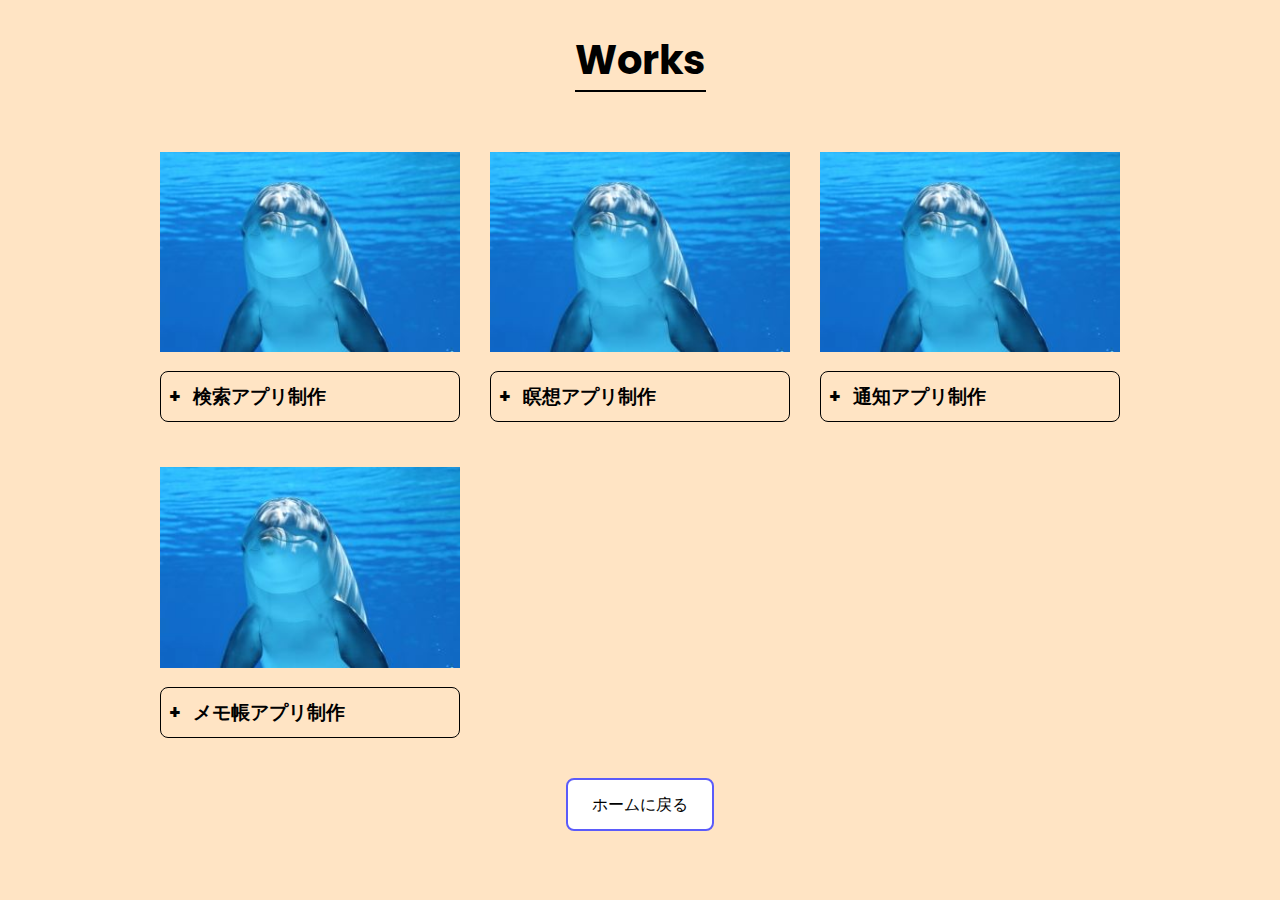
==== works.html @ 5acbcd3f "Add files via upload" ====
<!DOCTYPE html>
<html lang="ja">
<head>
    <meta charset="UTF-8">
    <meta http-equiv="X-UA-Compatible" content="IE=edge">
    <meta name="viewport" content="width=device-width, initial-scale=1.0">
    <title>Portfolio</title>
    <link rel="stylesheet" href="./css/style.css">
</head>

<body class="works-boby" >
    <section class="work">
        <div class="wrapper">
            <h2 class="sec-title sec-title2">Works</h2>
        <div class="works-grid">
            
            <div class="works-one">
                <a class="img-scale" href="">
                    <img src="img/dolphin-g37f78b4d1_640.jpg" alt="">
                </a>
                <div class="works-description">
                    <h3 id="title1" class="works-title">検索アプリ制作</h3>
                    <div id="accordion1" class="works-accordion">
                        <p>
                            製作期間：１日
                            <br />
                            製作内容：React × TypeScriptにて作成
                        </p>
                    </div>
                </div>
            </div>

            <div class="works-one">
                <a class="img-scale" href="">
                    <img src="img/dolphin-g37f78b4d1_640.jpg" alt="">
                </a>
                <div class="works-description">
                        <h3 id="title2" class="works-title">瞑想アプリ制作</h3>
                        <div id="accordion2" class="works-accordion">
                        <p>
                            製作期間：２日
                            <br />
                            製作内容：React × TypeScriptにて作成
                        </p>
                    </div>
                </div>
            </div>
            
            <div class="works-one">
                <a class="img-scale" href="">
                    <img src="img/dolphin-g37f78b4d1_640.jpg" alt="">
                </a>
                <div class="works-description">
                    <h3 id="title3" class="works-title">通知アプリ制作</h3>
                    <div id="accordion3" class="works-accordion">
                        <p>
                            製作期間：３日
                            <br />
                            製作内容：React × TailwindCSSにて作成 
                        </p>
                    </div>
                </div>
            </div>

            <div class="works-one">
                <a class="img-scale" href="">
                    <img src="img/dolphin-g37f78b4d1_640.jpg" alt="">
                </a>
                <div class="works-description">
                    <h3 id="title4" class="works-title">メモ帳アプリ制作</h3>
                    <div id="accordion4" class="works-accordion">
                        <p>
                            製作期間：３日
                            <br />
                            製作内容：Reactにて作成 
                        </p>
                    </div>
                </div>
            </div>
            
        </div>          
            <a class="btn" href="index.html">ホームに戻る</a>
    </div>
</section>

    <script src="./js/works.js"></script>
</body>

</html>
---- css/style.css ----
@import url("https://fonts.googleapis.com/css2?family=Poppins:wght@200;300;400;500;600;800&display=swap");
* {
  margin: 0;
  padding: 0;
  box-sizing: border-box;
  font-family: "Poppins", sans-serif;
}

html {
  font-size: 100%;
}

body {
  font-size: 16px;
}
@media (max-width:768px) {
  body {
    font-size: 14px;
  }
}

img {
  max-width: 100%;
}

li {
  list-style: none;
}

a {
  text-decoration: none;
  color: black;
}

.sec-title {
  font-weight: bold;
  display: inline-block;
  border-bottom: solid 2px;
  margin-bottom: 30px;
}

.wrapper {
  max-width: 960px;
  margin: 0 auto;
}

.showcase {
  width: 100%;
  height: 100vh;
  color: #fff;
  padding: 100px;
  display: flex;
  align-items: center;
  justify-content: space-between;
  transition: all 0.5s;
}
@media (max-width:768px) {
  .showcase {
    padding: 40px;
  }
}
.showcase header {
  position: absolute;
  top: 0;
  left: 0;
  display: flex;
  align-items: center;
  justify-content: space-between;
  width: 100%;
  padding: 40px 100px;
  z-index: 100;
}
@media (max-width:768px) {
  .showcase header {
    padding: 40px;
  }
}
.showcase header .logo a {
  color: #fff;
}
.showcase .toggle {
  cursor: pointer;
}
.showcase .toggle div {
  display: block;
  width: 30px;
  height: 3px;
  background-color: #fff;
  transition: all 0.5s;
}
.showcase .toggle div:nth-child(2) {
  margin: 6px 0;
}
.showcase .toggle.active div:nth-child(1) {
  transform: translateY(9px) rotate(135deg);
}
.showcase .toggle.active div:nth-child(2) {
  transform: translateX(-15px) scale(0);
}
.showcase .toggle.active div:nth-child(3) {
  transform: translateY(-9px) rotate(-135deg);
}
.showcase video {
  position: absolute;
  top: 0;
  left: 0;
  width: 100%;
  height: 100%;
  -o-object-fit: cover;
     object-fit: cover;
}
.showcase .text {
  z-index: 15;
}
.showcase .text h1 {
  font-size: 4em;
  font-weight: 800;
  text-transform: uppercase;
  color: #fff;
  line-height: 1em;
}
@media (max-width:768px) {
  .showcase .text h1 {
    font-size: 3em;
  }
}
.showcase .overlay {
  position: absolute;
  top: 0;
  left: 0;
  width: 100%;
  height: 100%;
  background-color: rgb(165, 161, 154);
  mix-blend-mode: overlay;
}

.menu {
  position: absolute;
  top: 0;
  right: 0px;
  width: 100%;
  height: 100%;
  display: flex;
  align-items: flex-end;
  justify-content: center;
  z-index: 10;
  opacity: 0;
  pointer-events: none;
  transition: all 0.5s;
}
.menu.active {
  opacity: 1;
  pointer-events: visible;
}
.menu ul {
  display: flex;
  list-style: none;
  font-size: 30px;
  font-weight: bold;
}
@media (max-width:768px) {
  .menu ul {
    font-size: 24px;
  }
}
.menu ul li {
  margin-right: 40px;
  margin-bottom: 30px;
}
@media (max-width:768px) {
  .menu ul li {
    margin-right: 30px;
  }
}
.menu ul li:last-child {
  margin-right: 0;
}
.menu ul a {
  color: #fff;
  transition: all 0.3s;
}
.menu ul a:hover {
  color: #5b5bfa;
}

#about {
  padding-top: 30px;
  padding-bottom: 60px;
  text-align: center;
  background-color: bisque;
}
#about .about-flex {
  display: flex;
  align-items: center;
  justify-content: center;
  margin-bottom: 16px;
}
@media (max-width:768px) {
  #about .about-flex {
    flex-direction: column;
  }
}
#about .about-flex .about-my-image {
  text-align: right;
  width: 50%;
}
@media (max-width:768px) {
  #about .about-flex .about-my-image {
    margin-bottom: 20px;
    max-width: 100%;
    text-align: center;
  }
}
#about .about-flex .about-my-image img {
  width: 350px;
  height: 350px;
  -o-object-fit: cover;
     object-fit: cover;
  border-radius: 32px;
}
@media (max-width:768px) {
  #about .about-flex .about-my-image img {
    width: 200px;
    height: 200px;
    border-radius: 50%;
  }
}
#about .about-flex .about-text {
  width: 50%;
  text-align: left;
  margin-left: 40px;
}
@media (max-width:768px) {
  #about .about-flex .about-text {
    max-width: 100%;
    text-align: center;
    margin-left: 0;
  }
}
#about .about-flex .about-text p {
  font-size: 0.85rem;
  margin: 0;
}
@media (max-width:768px) {
  #about .about-flex .about-text p {
    margin-bottom: 4px;
  }
}
#about .about-flex .about-text p:nth-child(3) {
  margin-bottom: 20px;
}
#about .about-flex dl {
  display: flex;
  flex-wrap: wrap;
}
#about .about-flex dl dt {
  width: 30%;
  text-align: left;
  margin-bottom: 8px;
}
@media (max-width:768px) {
  #about .about-flex dl dt {
    width: 45%;
    text-align: right;
    margin-right: 8px;
  }
}
#about .about-flex dl dd {
  width: 70%;
  margin: 0 0 8px 0;
  text-align: left;
}
@media (max-width:768px) {
  #about .about-flex dl dd {
    width: 50%;
  }
}

.work {
  padding-top: 30px;
  text-align: center;
  margin-bottom: 60px;
}
.work .works-grid {
  display: grid;
  grid-template-columns: 1fr 1fr 1fr;
  gap: 45px 30px;
  margin-bottom: 40px;
}
@media (max-width:768px) {
  .work .works-grid {
    display: block;
  }
}
@media (max-width:768px) {
  .work .works-grid .works-one {
    width: 350px;
    margin: 0 auto 30px auto;
  }
}
.work .works-grid .img-scale {
  display: inline-block;
  transition: all 0.5s;
}
.work .works-grid .img-scale:hover {
  transform: scale(1.1);
}
.work .works-grid .works-description {
  text-align: left;
  border: solid 1px black;
  border-radius: 8px;
  margin-top: 12px;
  padding: 8px;
}
.work .works-grid .works-description .works-title {
  margin: 2px 0;
  cursor: pointer;
  -webkit-user-select: none;
     -moz-user-select: none;
      -ms-user-select: none;
          user-select: none;
}
.work .works-grid .works-description .works-title::before {
  display: inline-block;
  content: "+";
  margin-right: 12px;
  transition: all 0.5s;
}
.work .works-grid .works-description .works-title.appear::before {
  transform: rotate(45deg);
}
.work .works-grid .works-description .works-accordion {
  background-color: #f3f3f3;
  border-radius: 8px;
  padding: 1px;
  display: none;
}
.work .works-grid .works-description .works-accordion.appear {
  display: block;
  -webkit-animation-name: fadeIn;
          animation-name: fadeIn;
  -webkit-animation-duration: 0.5s;
          animation-duration: 0.5s;
}
.work .btn {
  display: inline-block;
  padding: 12px 24px;
  border-radius: 8px;
  border: solid 2px #5b5bfa;
  background-color: #fff;
  cursor: pointer;
  transition: all 0.5s;
}
.work .btn:hover {
  background-color: #5b5bfa;
  color: #fff;
}

@-webkit-keyframes fadeIn {
  0% {
    opacity: 0;
    transform: translateY(-10px);
  }
  100% {
    opacity: 1;
    transform: none;
  }
}

@keyframes fadeIn {
  0% {
    opacity: 0;
    transform: translateY(-10px);
  }
  100% {
    opacity: 1;
    transform: none;
  }
}
#contact {
  padding-top: 30px;
  text-align: center;
  padding-bottom: 60px;
  background-color: bisque;
}
#contact p {
  margin: 0 0 30px 0;
}
#contact .mail-to {
  display: inline-block;
  border-radius: 50%;
  border: none;
  background-color: #5b5bfa;
  height: 150px;
  width: 150px;
  -webkit-animation-name: mail-updown;
          animation-name: mail-updown;
  -webkit-animation-delay: 0;
          animation-delay: 0;
  -webkit-animation-duration: 2s;
          animation-duration: 2s;
  -webkit-animation-timing-function: ease-in-out;
          animation-timing-function: ease-in-out;
  -webkit-animation-iteration-count: infinite;
          animation-iteration-count: infinite;
  cursor: pointer;
}
#contact .mail-to .mail {
  line-height: 150px;
  font-size: 80px;
  color: white;
}

@-webkit-keyframes mail-updown {
  0%, 100% {
    transform: scale(1);
  }
  50% {
    transform: scale(1.1);
  }
}

@keyframes mail-updown {
  0%, 100% {
    transform: scale(1);
  }
  50% {
    transform: scale(1.1);
  }
}
footer {
  height: 60px;
  display: flex;
  align-items: center;
}
@media (max-width:768px) {
  footer {
    justify-content: center;
  }
}
footer a {
  display: flex;
  align-items: center;
}
footer a::after {
  content: "";
  width: 2px;
  height: 40px;
  background-color: black;
  margin-left: 5px;
}
footer a img {
  width: 30px;
  height: 30px;
  border-radius: 50%;
  margin-right: 5px;
}
footer a h3 {
  font-size: 20px;
  margin: 0;
}
footer p {
  margin-left: 20px;
}
@media (max-width:768px) {
  footer p {
    margin-left: 5px;
  }
}

.works-boby {
  background-color: bisque;
}

.sec-title2 {
  font-size: 40px;
  margin-bottom: 60px;
}/*# sourceMappingURL=style.css.map */
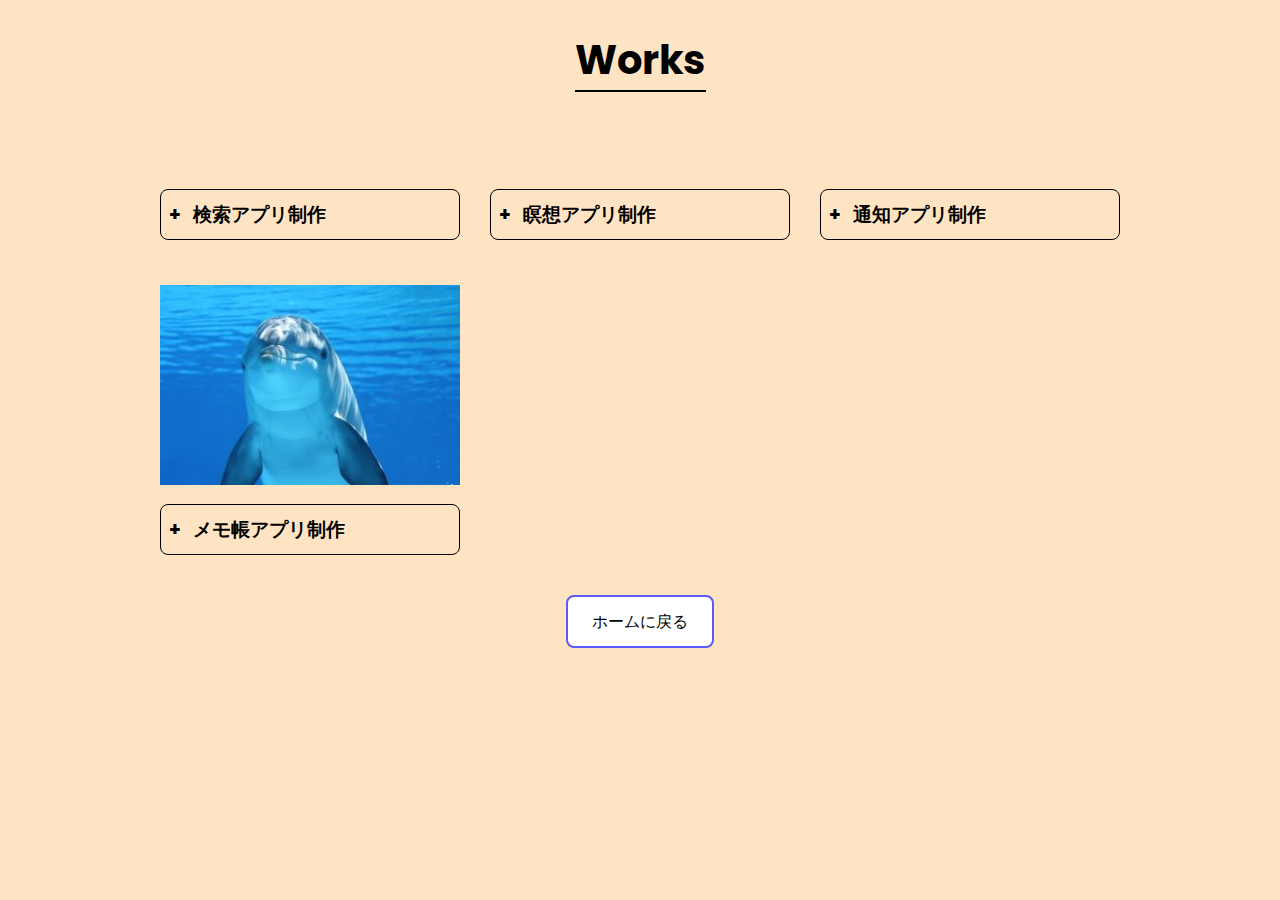
==== commit beae46f9: "Add files via upload" ====
--- a/works.html
+++ b/works.html
@@ -15,8 +15,8 @@
         <div class="works-grid">
             
             <div class="works-one">
-                <a class="img-scale" href="">
-                    <img src="img/dolphin-g37f78b4d1_640.jpg" alt="">
+                <a class="img-scale" href="https://suzuki-ctrl.github.io/search-app/">
+                    <img src="img/検索.jpg" alt="">
                 </a>
                 <div class="works-description">
                     <h3 id="title1" class="works-title">検索アプリ制作</h3>
@@ -31,8 +31,8 @@
             </div>
 
             <div class="works-one">
-                <a class="img-scale" href="">
-                    <img src="img/dolphin-g37f78b4d1_640.jpg" alt="">
+                <a class="img-scale" href="https://suzuki-ctrl.github.io/meditation-app/">
+                    <img src="img/瞑想.jpg" alt="">
                 </a>
                 <div class="works-description">
                         <h3 id="title2" class="works-title">瞑想アプリ制作</h3>
@@ -48,7 +48,7 @@
             
             <div class="works-one">
                 <a class="img-scale" href="">
-                    <img src="img/dolphin-g37f78b4d1_640.jpg" alt="">
+                    <img src="img/通知.jpg" alt="">
                 </a>
                 <div class="works-description">
                     <h3 id="title3" class="works-title">通知アプリ制作</h3>
--- a/css/style.css
+++ b/css/style.css
@@ -46,7 +46,7 @@
 
 .showcase {
   width: 100%;
-  height: 100vh;
+  height: 100svh;
   color: #fff;
   padding: 100px;
   display: flex;
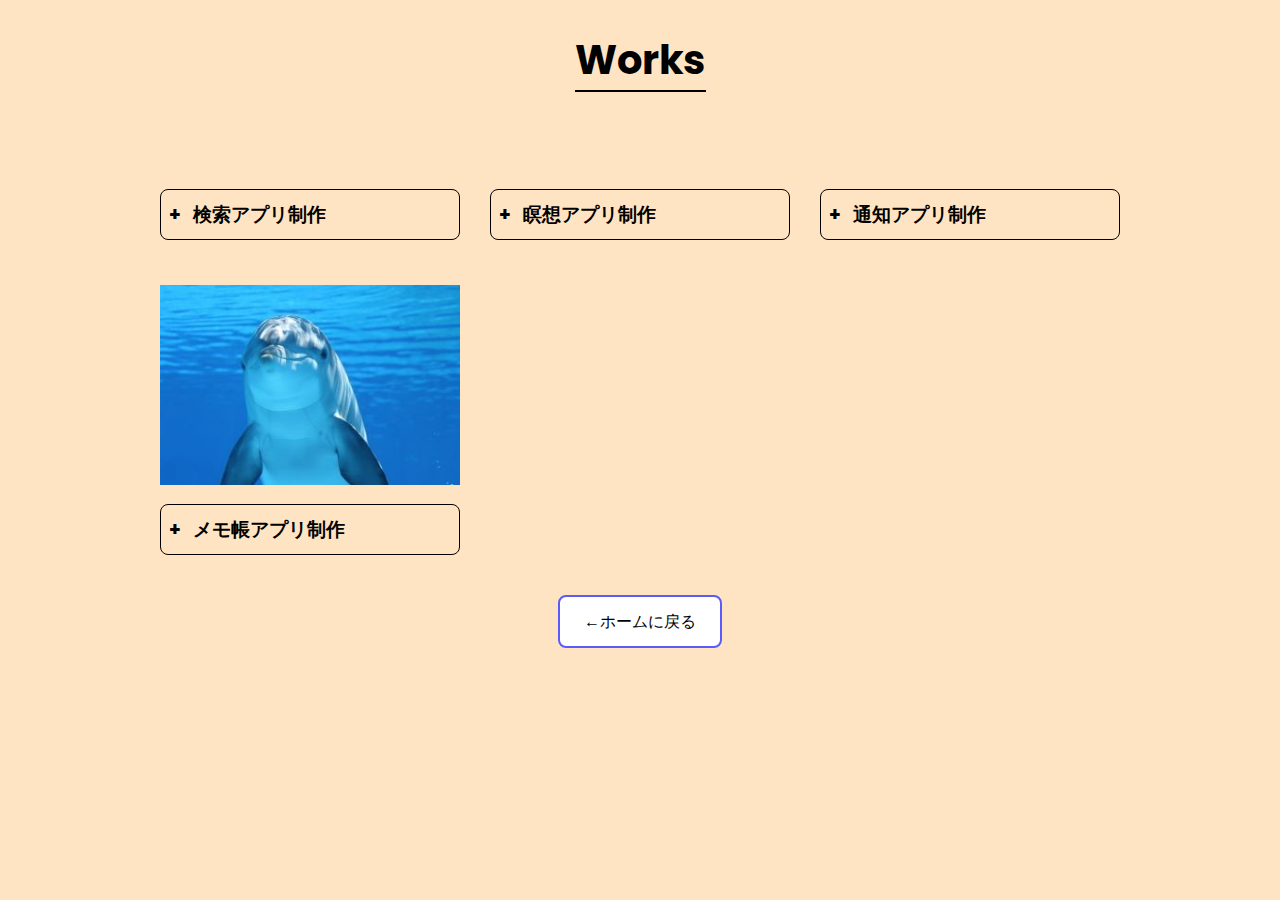
==== commit b026c393: "Add files via upload" ====
--- a/works.html
+++ b/works.html
@@ -47,7 +47,7 @@
             </div>
             
             <div class="works-one">
-                <a class="img-scale" href="">
+                <a class="img-scale" href="https://notification-8s48f9pu0-suzuki-ctrl.vercel.app/">
                     <img src="img/通知.jpg" alt="">
                 </a>
                 <div class="works-description">
@@ -79,7 +79,7 @@
             </div>
             
         </div>          
-            <a class="btn" href="index.html">ホームに戻る</a>
+            <a class="btn" href="index.html">←ホームに戻る</a>
     </div>
 </section>
 
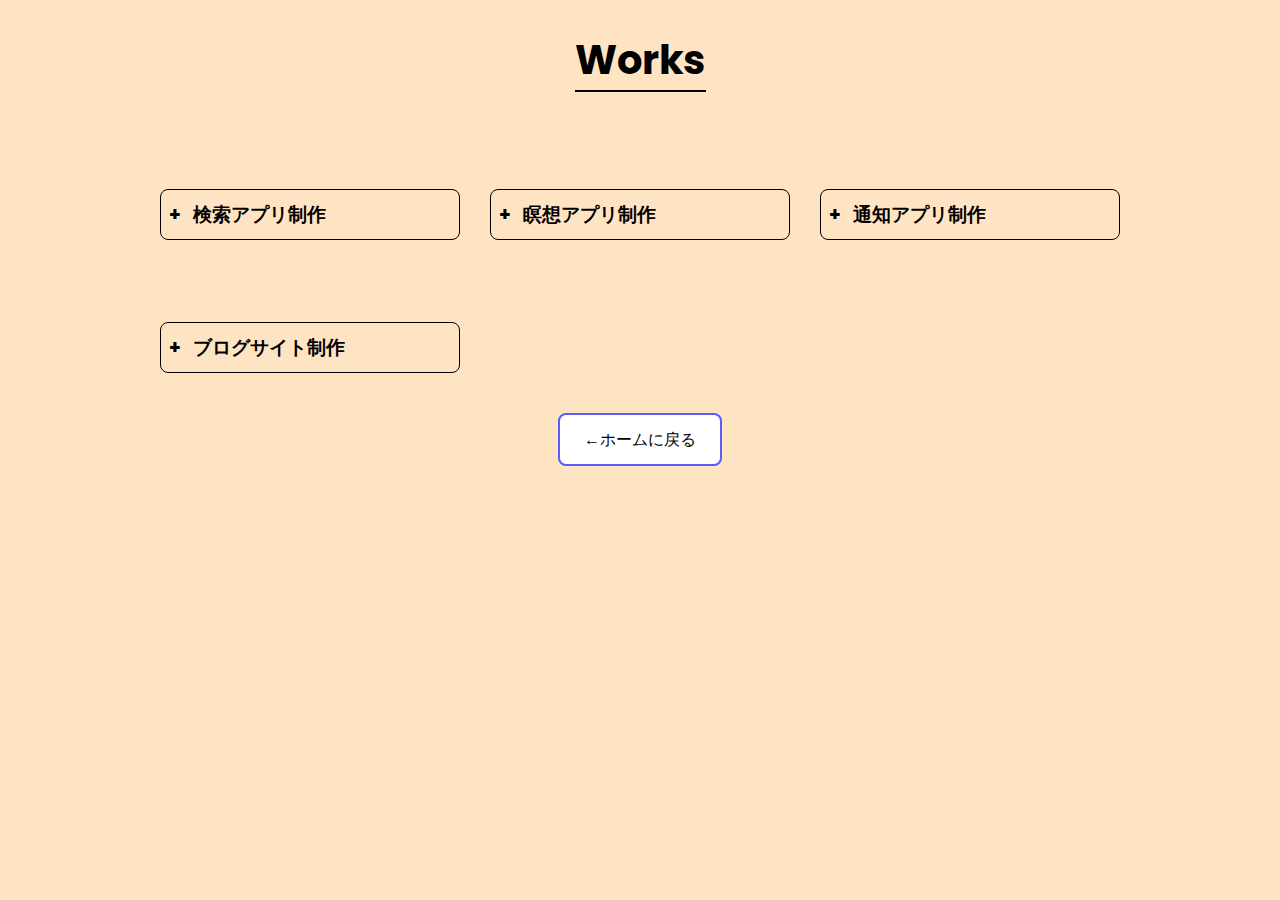
==== commit a0d61e7c: "Add files via upload" ====
--- a/works.html
+++ b/works.html
@@ -63,16 +63,16 @@
             </div>
 
             <div class="works-one">
-                <a class="img-scale" href="">
-                    <img src="img/dolphin-g37f78b4d1_640.jpg" alt="">
+                <a class="img-scale" href="https://my-blog-c3bd0.firebaseapp.com/">
+                    <img src="img/blogsite.jpg" alt="">
                 </a>
                 <div class="works-description">
-                    <h3 id="title4" class="works-title">メモ帳アプリ制作</h3>
+                    <h3 id="title4" class="works-title">ブログサイト制作</h3>
                     <div id="accordion4" class="works-accordion">
                         <p>
-                            製作期間：３日
+                            製作期間：４日
                             <br />
-                            製作内容：Reactにて作成 
+                            製作内容：React × Firebaseにて作成 
                         </p>
                     </div>
                 </div>
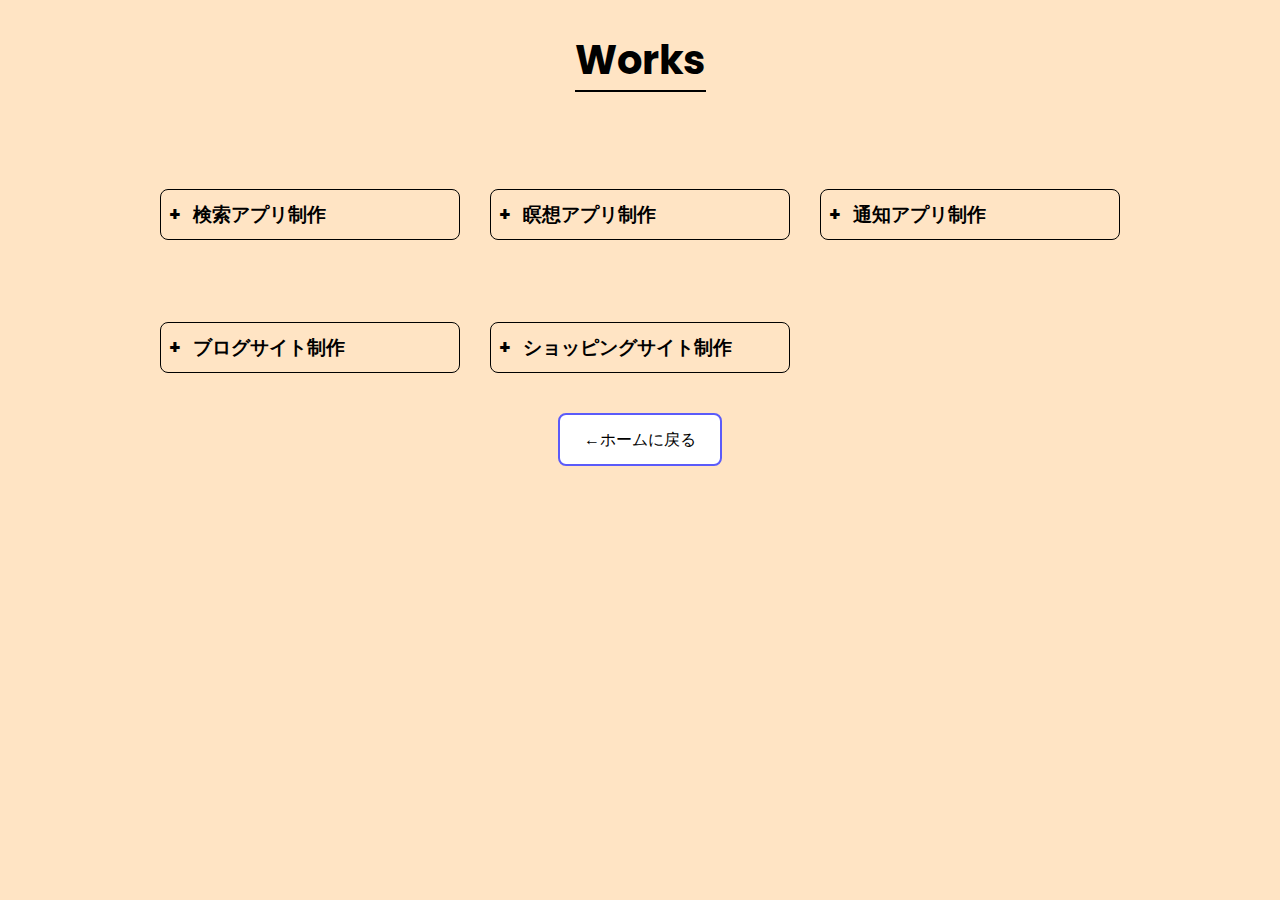
==== commit 6623a303: "Add files via upload" ====
--- a/works.html
+++ b/works.html
@@ -77,6 +77,22 @@
                     </div>
                 </div>
             </div>
+
+            <div class="works-one">
+                <a class="img-scale" href="https://suzuki-ctrl.github.io/shopping-site/">
+                    <img src="img/shopping-site.jpg" alt="">
+                </a>
+                <div class="works-description">
+                    <h3 id="title5" class="works-title">ショッピングサイト制作</h3>
+                    <div id="accordion5" class="works-accordion">
+                        <p>
+                            製作期間：３日
+                            <br />
+                            製作内容：React × Reduxにて作成 
+                        </p>
+                    </div>
+                </div>
+            </div>
             
         </div>          
             <a class="btn" href="index.html">←ホームに戻る</a>
